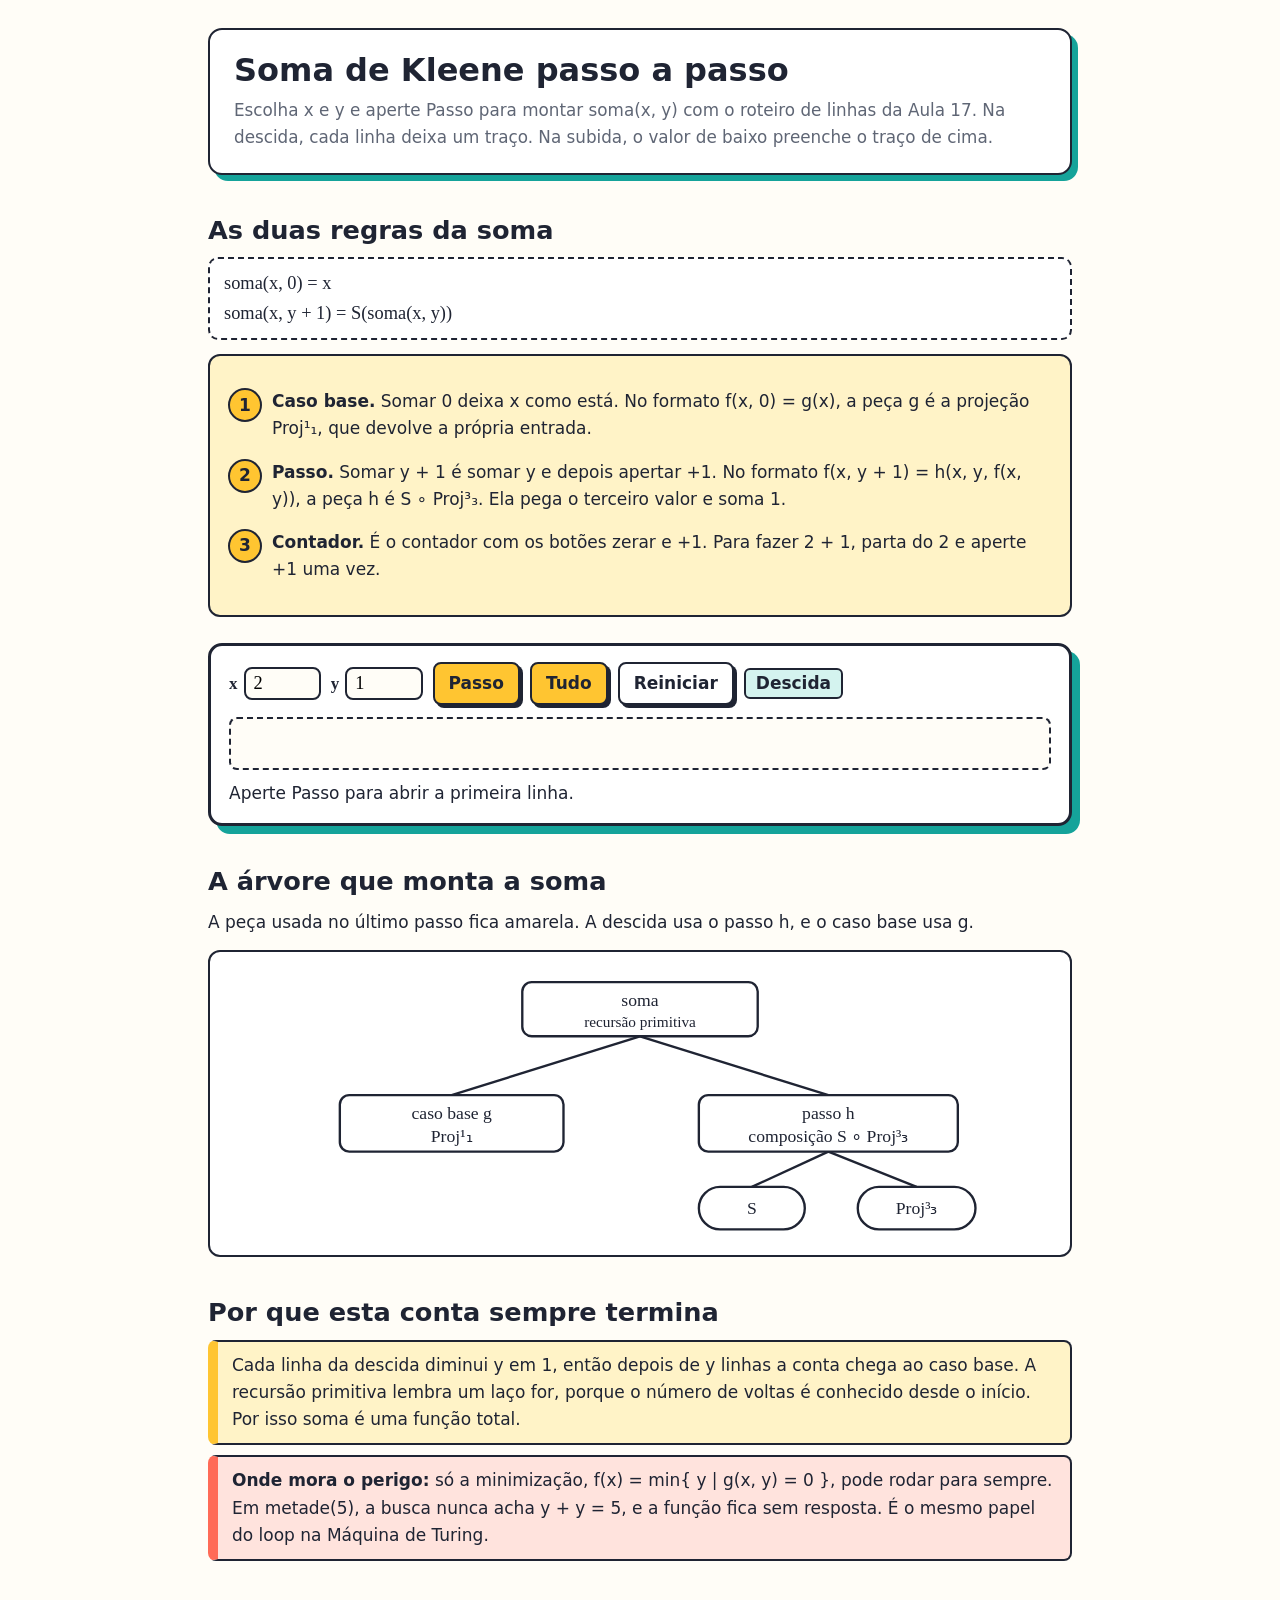
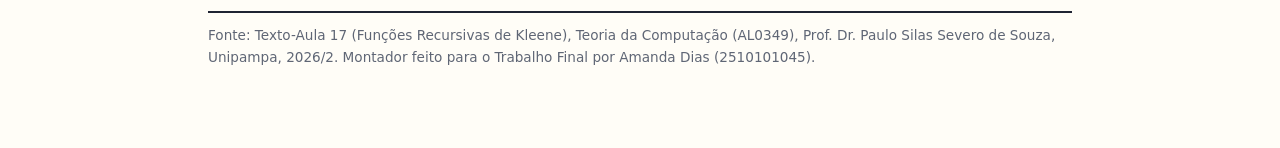
==== kleene.html @ be8bef2d "feat: add interactive sum materials" ====
<!doctype html>
<!-- Montador da soma por recursão primitiva (funções recursivas de Kleene). Mostra o roteiro de linhas [01] da Aula 17, com descida e subida, e a árvore que monta soma a partir de Proj e S. Material interativo do Trabalho Final de Teoria da Computação (AL0349). -->
<html lang="pt-BR">
  <head>
    <meta charset="utf-8" />
    <meta name="viewport" content="width=device-width, initial-scale=1" />
    <title>Soma de Kleene passo a passo | Teoria da Computação</title>
    <style>
      :root {
        --ink: #1f2433;
        --muted: #5f6675;
        --paper: #fffdf7;
        --line: #1f2433;
        --coral: #ff6b57;
        --coral-bg: #ffe3dd;
        --sun: #ffc531;
        --sun-bg: #fff3c7;
        --teal: #15a39a;
        --teal-bg: #d4f3ef;
        --sky: #2f80ed;
        --sky-bg: #dbe9ff;
        --leaf: #2e9e4f;
        --leaf-bg: #dcf5e3;
      }
      * {
        box-sizing: border-box;
      }
      [hidden] {
        display: none !important;
      }
      body {
        margin: 0;
        font:
          17px/1.6 system-ui,
          -apple-system,
          "Segoe UI",
          Roboto,
          sans-serif;
        color: var(--ink);
        background: var(--paper);
      }
      .wrap {
        max-width: 900px;
        margin: 0 auto;
        padding: 28px 18px 80px;
      }
      header {
        border: 2px solid var(--line);
        border-radius: 14px;
        padding: 22px 24px;
        background: #fff;
        box-shadow: 6px 6px 0 var(--teal);
      }
      h1 {
        font-size: 2rem;
        line-height: 1.15;
        margin: 0 0 8px;
      }
      .lead {
        margin: 0;
        color: var(--muted);
        font-size: 1.05rem;
      }
      h2 {
        font-size: 1.6rem;
        margin: 40px 0 12px;
        line-height: 1.2;
      }
      p {
        margin: 0 0 12px;
      }
      .card {
        border: 2px solid var(--line);
        border-radius: 12px;
        padding: 16px 18px;
        background: #fff;
        margin: 14px 0;
        overflow-x: auto;
      }
      .card.sun {
        background: var(--sun-bg);
      }
      .formula {
        font-family: Georgia, "Times New Roman", serif;
        font-size: 1.15rem;
        background: #fff;
        border: 2px dashed var(--line);
        border-radius: 10px;
        padding: 10px 14px;
        margin: 10px 0;
        overflow-x: auto;
      }
      .why {
        border: 2px solid var(--line);
        border-left: 10px solid var(--sun);
        background: var(--sun-bg);
        border-radius: 8px;
        padding: 10px 14px;
        margin: 10px 0;
      }
      .ans {
        border: 2px solid var(--line);
        border-left: 10px solid var(--leaf);
        background: var(--leaf-bg);
        border-radius: 8px;
        padding: 10px 14px;
        margin: 12px 0 6px;
        font-weight: 700;
        font-size: 1.05rem;
      }
      .check {
        border: 2px solid var(--line);
        border-left: 10px solid var(--coral);
        background: var(--coral-bg);
        border-radius: 8px;
        padding: 10px 14px;
        margin: 8px 0;
      }
      .steps {
        counter-reset: s;
        padding: 0;
        margin: 10px 0;
        list-style: none;
      }
      .steps li {
        counter-increment: s;
        position: relative;
        padding: 6px 0 6px 44px;
        margin: 4px 0;
      }
      .steps li::before {
        content: counter(s);
        position: absolute;
        left: 0;
        top: 6px;
        width: 30px;
        height: 30px;
        border: 2px solid var(--line);
        border-radius: 50%;
        background: var(--sun);
        font-weight: 800;
        display: flex;
        align-items: center;
        justify-content: center;
      }
      footer {
        margin-top: 50px;
        font-size: 0.85rem;
        color: var(--muted);
        border-top: 2px solid var(--line);
        padding-top: 12px;
      }
      /* montador */
      .sim {
        border: 3px solid var(--line);
        border-radius: 14px;
        background: #fff;
        box-shadow: 8px 8px 0 var(--teal);
        padding: 16px 18px;
        margin: 26px 0;
      }
      .row {
        display: flex;
        flex-wrap: wrap;
        gap: 10px;
        align-items: center;
        margin: 0 0 12px;
      }
      label b {
        margin-right: 6px;
        font-family: Georgia, serif;
      }
      input[type="number"] {
        font:
          1.15rem Georgia,
          serif;
        border: 2px solid var(--line);
        border-radius: 8px;
        padding: 4px 8px;
        width: 4.2em;
        background: var(--paper);
      }
      button {
        font: inherit;
        font-weight: 800;
        border: 2px solid var(--line);
        border-radius: 8px;
        padding: 6px 14px;
        background: #fff;
        box-shadow: 3px 3px 0 var(--line);
        cursor: pointer;
        color: var(--ink);
      }
      button:active {
        transform: translate(2px, 2px);
        box-shadow: 1px 1px 0 var(--line);
      }
      button.main {
        background: var(--sun);
      }
      button:disabled {
        opacity: 0.45;
        cursor: default;
      }
      .phase {
        font-weight: 800;
        border: 2px solid var(--line);
        border-radius: 6px;
        padding: 0 10px;
        background: var(--teal-bg);
      }
      .routine {
        font-family: Georgia, serif;
        font-size: 1.1rem;
        background: var(--paper);
        border: 2px dashed var(--line);
        border-radius: 8px;
        padding: 10px 14px;
        overflow-x: auto;
        min-height: 3em;
      }
      .ln {
        white-space: nowrap;
        padding: 2px 6px;
        border-radius: 6px;
      }
      .ln .n {
        color: var(--muted);
        margin-right: 8px;
      }
      .ln.now {
        background: var(--sun-bg);
        outline: 2px solid var(--sun);
      }
      .blank {
        color: var(--coral);
        font-weight: 700;
      }
      .fill {
        color: var(--sky);
        font-weight: 700;
      }
      .status {
        margin: 10px 0 0;
      }
      svg {
        width: 100%;
        height: auto;
        display: block;
      }
      svg text {
        font-family: Georgia, serif;
        font-size: 15px;
        fill: var(--ink);
        text-anchor: middle;
      }
      svg rect {
        fill: #fff;
        stroke: var(--line);
        stroke-width: 2;
      }
      svg .on rect {
        fill: var(--sun);
      }
      svg path {
        fill: none;
        stroke: var(--line);
        stroke-width: 2;
      }
      @media (max-width: 600px) {
        h1 {
          font-size: 1.6rem;
        }
        .routine {
          font-size: 1rem;
        }
      }
    </style>
  </head>
  <body>
    <div class="wrap">
      <header>
        <h1>Soma de Kleene passo a passo</h1>
        <p class="lead">
          Escolha x e y e aperte Passo para montar soma(x, y) com o roteiro de
          linhas da Aula 17. Na descida, cada linha deixa um traço. Na subida, o
          valor de baixo preenche o traço de cima.
        </p>
      </header>

      <h2>As duas regras da soma</h2>
      <div class="formula">
        soma(x, 0) = x<br />soma(x, y + 1) = S(soma(x, y))
      </div>
      <div class="card sun">
        <ol class="steps">
          <li>
            <b>Caso base.</b> Somar 0 deixa x como está. No formato f(x, 0) =
            g(x), a peça g é a projeção Proj¹₁, que devolve a própria entrada.
          </li>
          <li>
            <b>Passo.</b> Somar y + 1 é somar y e depois apertar +1. No formato
            f(x, y + 1) = h(x, y, f(x, y)), a peça h é S ∘ Proj³₃. Ela pega o
            terceiro valor e soma 1.
          </li>
          <li>
            <b>Contador.</b> É o contador com os botões zerar e +1. Para fazer 2
            + 1, parta do 2 e aperte +1 uma vez.
          </li>
        </ol>
      </div>

      <section class="sim" aria-label="Montador">
        <div class="row">
          <label
            ><b>x</b><input id="x" type="number" min="0" max="20" value="2"
          /></label>
          <label
            ><b>y</b><input id="y" type="number" min="0" max="12" value="1"
          /></label>
          <button id="bStep" class="main">Passo</button>
          <button id="bAll" class="main">Tudo</button>
          <button id="bReset">Reiniciar</button>
          <span class="phase" id="phase">Descida</span>
        </div>
        <div class="routine" id="routine" aria-live="polite"></div>
        <p class="status" id="status"></p>
        <div id="out" aria-live="polite"></div>
      </section>

      <h2>A árvore que monta a soma</h2>
      <p>
        A peça usada no último passo fica amarela. A descida usa o passo h, e o
        caso base usa g.
      </p>
      <div class="card">
        <svg
          viewBox="0 0 700 230"
          role="img"
          aria-label="Árvore: soma é recursão primitiva com caso base g igual a Proj¹₁ e passo h igual a S composta com Proj³₃"
        >
          <path d="M350 58 L190 108" />
          <path d="M350 58 L510 108" />
          <path d="M510 156 L445 186" />
          <path d="M510 156 L585 186" />
          <g id="nRoot">
            <rect x="250" y="12" width="200" height="46" rx="8" />
            <text x="350" y="32">soma</text>
            <text x="350" y="50" style="font-size: 13px">
              recursão primitiva
            </text>
          </g>
          <g id="nG">
            <rect x="95" y="108" width="190" height="48" rx="8" />
            <text x="190" y="128">caso base g</text>
            <text x="190" y="148">Proj¹₁</text>
          </g>
          <g id="nH">
            <rect x="400" y="108" width="220" height="48" rx="8" />
            <text x="510" y="128">passo h</text>
            <text x="510" y="148">composição S ∘ Proj³₃</text>
          </g>
          <g id="nS">
            <rect x="400" y="186" width="90" height="36" rx="18" />
            <text x="445" y="209">S</text>
          </g>
          <g id="nP">
            <rect x="535" y="186" width="100" height="36" rx="18" />
            <text x="585" y="209">Proj³₃</text>
          </g>
        </svg>
      </div>

      <h2>Por que esta conta sempre termina</h2>
      <div class="why">
        Cada linha da descida diminui y em 1, então depois de y linhas a conta
        chega ao caso base. A recursão primitiva lembra um laço for, porque o
        número de voltas é conhecido desde o início. Por isso soma é uma função
        total.
      </div>
      <div class="check">
        <b>Onde mora o perigo:</b> só a minimização, f(x) = min{ y | g(x, y) = 0
        }, pode rodar para sempre. Em metade(5), a busca nunca acha y + y = 5, e
        a função fica sem resposta. É o mesmo papel do loop na Máquina de
        Turing.
      </div>

      <footer>
        Fonte: Texto-Aula 17 (Funções Recursivas de Kleene), Teoria da
        Computação (AL0349), Prof. Dr. Paulo Silas Severo de Souza, Unipampa,
        2026/2. Montador feito para o Trabalho Final por Amanda Dias
        (2510101045).
      </footer>
    </div>

    <script>
      // Estado: k conta quantos passos já foram mostrados.
      // Passos 1 a y + 1 abrem as linhas da descida. Passos y + 2 a 2y + 1 fazem a subida.
      const $ = (id) => document.getElementById(id);
      const S = { x: 2, y: 1, k: 0 };
      const pad = (n) => "[" + String(n).padStart(2, "0") + "]";

      function clamp(v, max) {
        const n = Math.floor(Number(v));
        return Number.isFinite(n) ? Math.min(Math.max(n, 0), max) : 0;
      }

      function total() {
        return 2 * S.y + 1;
      }

      // Texto da linha i (1 = topo). A linha i calcula soma(x, y - i + 1).
      function lineHtml(i) {
        const yy = S.y - i + 1;
        const head = `<span class="n">${pad(i)}</span>soma(${S.x}, ${yy})`;
        if (yy === 0) return head + ` = <span class="fill">${S.x}</span>`;
        const open = ` = S(soma(${S.x}, ${yy - 1}))`;
        const filledAt = S.y + 1 + (S.y + 1 - i);
        if (S.k < filledAt)
          return head + open + ` = S(<span class="blank">___</span>)`;
        const below = S.x + yy - 1;
        return (
          head +
          open +
          ` = S(<span class="fill">${below}</span>) = <span class="fill">${below + 1}</span>`
        );
      }

      function nowLine() {
        if (S.k === 0) return 0;
        if (S.k <= S.y + 1) return S.k;
        return S.y + 1 - (S.k - S.y - 1);
      }

      function status() {
        if (S.k === 0) return "Aperte Passo para abrir a primeira linha.";
        const i = nowLine();
        const yy = S.y - i + 1;
        if (S.k <= S.y)
          return `Descida: soma(${S.x}, ${yy}) depende de soma(${S.x}, ${yy - 1}), que ainda não se sabe. Fica um traço.`;
        if (S.k === S.y + 1)
          return `Caso base: soma(${S.x}, 0) = ${S.x}. O valor sai direto, sem traço.`;
        return `Subida: o traço recebe ${S.x + yy - 1}, e S aperta +1. O contador mostra ${S.x + yy}.`;
      }

      function mark() {
        const i = nowLine();
        const yy = S.y - i + 1;
        const useG = S.k > 0 && yy === 0;
        const useH = S.k > 0 && yy > 0;
        $("nRoot").classList.toggle("on", S.k > 0);
        $("nG").classList.toggle("on", useG);
        ["nH", "nS", "nP"].forEach((id) => $(id).classList.toggle("on", useH));
      }

      function render() {
        const shown = Math.min(S.k, S.y + 1);
        const now = nowLine();
        let html = "";
        for (let i = 1; i <= shown; i++) {
          const indent = (i - 1) * 1.6;
          html += `<div class="ln${i === now ? " now" : ""}" style="margin-left:${indent}em">${lineHtml(i)}</div>`;
        }
        $("routine").innerHTML = html;
        $("status").textContent = status();
        $("phase").textContent =
          S.k <= S.y ? "Descida" : S.k === S.y + 1 ? "Caso base" : "Subida";
        const done = S.k === total();
        $("out").innerHTML = done
          ? `<div class="ans">soma(${S.x}, ${S.y}) = ${S.x + S.y}, com ${S.y} ${S.y === 1 ? "aperto" : "apertos"} de +1 a partir de ${S.x}.</div>`
          : "";
        $("bStep").disabled = done;
        $("bAll").disabled = done;
        mark();
      }

      function reset() {
        S.x = clamp($("x").value, 20);
        S.y = clamp($("y").value, 12);
        $("x").value = S.x;
        $("y").value = S.y;
        S.k = 0;
        render();
      }

      $("bStep").onclick = () => {
        S.k = Math.min(S.k + 1, total());
        render();
      };
      $("bAll").onclick = () => {
        S.k = total();
        render();
      };
      $("bReset").onclick = reset;
      $("x").onchange = reset;
      $("y").onchange = reset;
      reset();
    </script>
  </body>
</html>
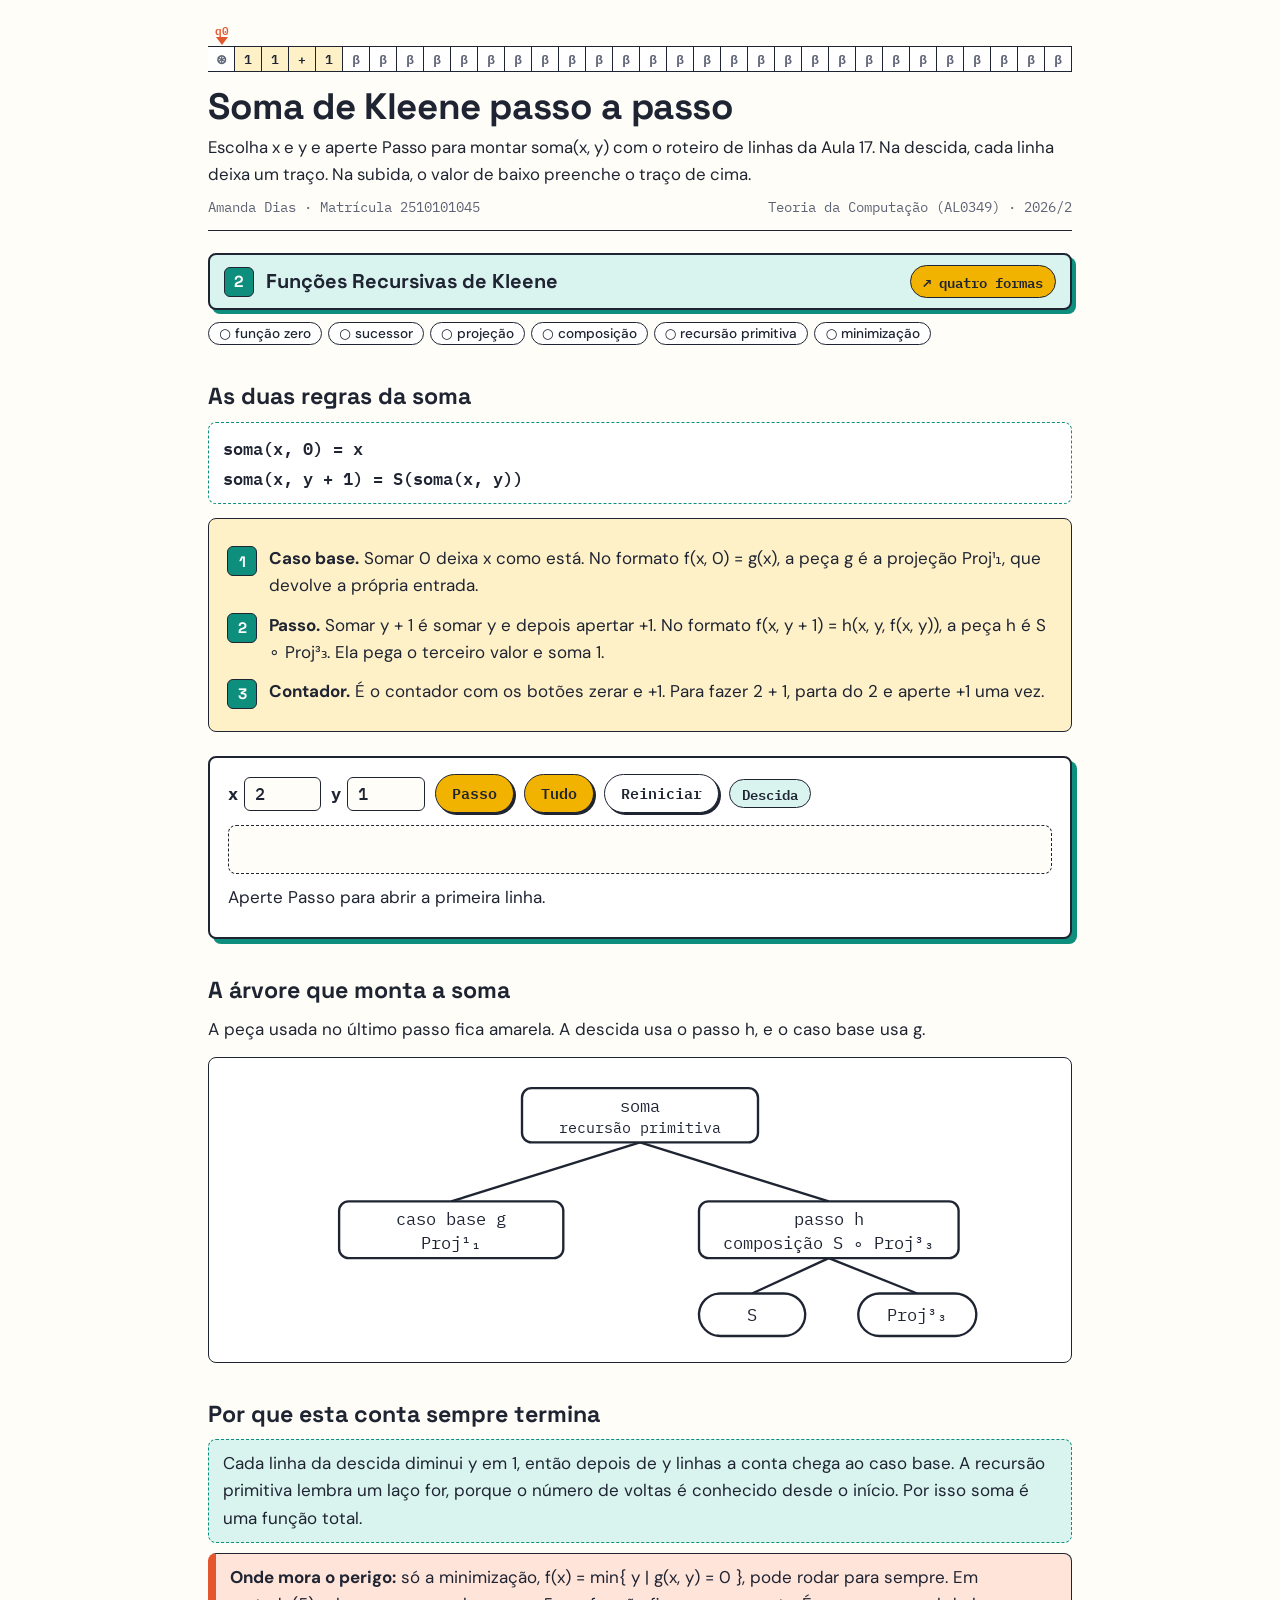
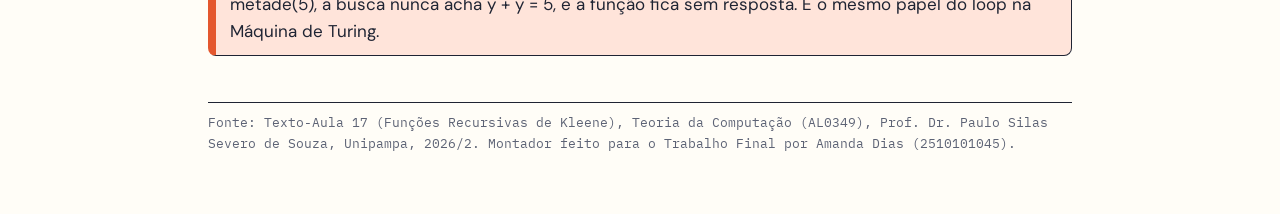
==== commit 624b3626: "style: match report design and add animations" ====
--- a/kleene.html
+++ b/kleene.html
@@ -5,288 +5,49 @@
     <meta charset="utf-8" />
     <meta name="viewport" content="width=device-width, initial-scale=1" />
     <title>Soma de Kleene passo a passo | Teoria da Computação</title>
-    <style>
-      :root {
-        --ink: #1f2433;
-        --muted: #5f6675;
-        --paper: #fffdf7;
-        --line: #1f2433;
-        --coral: #ff6b57;
-        --coral-bg: #ffe3dd;
-        --sun: #ffc531;
-        --sun-bg: #fff3c7;
-        --teal: #15a39a;
-        --teal-bg: #d4f3ef;
-        --sky: #2f80ed;
-        --sky-bg: #dbe9ff;
-        --leaf: #2e9e4f;
-        --leaf-bg: #dcf5e3;
-      }
-      * {
-        box-sizing: border-box;
-      }
-      [hidden] {
-        display: none !important;
-      }
-      body {
-        margin: 0;
-        font:
-          17px/1.6 system-ui,
-          -apple-system,
-          "Segoe UI",
-          Roboto,
-          sans-serif;
-        color: var(--ink);
-        background: var(--paper);
-      }
-      .wrap {
-        max-width: 900px;
-        margin: 0 auto;
-        padding: 28px 18px 80px;
-      }
-      header {
-        border: 2px solid var(--line);
-        border-radius: 14px;
-        padding: 22px 24px;
-        background: #fff;
-        box-shadow: 6px 6px 0 var(--teal);
-      }
-      h1 {
-        font-size: 2rem;
-        line-height: 1.15;
-        margin: 0 0 8px;
-      }
-      .lead {
-        margin: 0;
-        color: var(--muted);
-        font-size: 1.05rem;
-      }
-      h2 {
-        font-size: 1.6rem;
-        margin: 40px 0 12px;
-        line-height: 1.2;
-      }
-      p {
-        margin: 0 0 12px;
-      }
-      .card {
-        border: 2px solid var(--line);
-        border-radius: 12px;
-        padding: 16px 18px;
-        background: #fff;
-        margin: 14px 0;
-        overflow-x: auto;
-      }
-      .card.sun {
-        background: var(--sun-bg);
-      }
-      .formula {
-        font-family: Georgia, "Times New Roman", serif;
-        font-size: 1.15rem;
-        background: #fff;
-        border: 2px dashed var(--line);
-        border-radius: 10px;
-        padding: 10px 14px;
-        margin: 10px 0;
-        overflow-x: auto;
-      }
-      .why {
-        border: 2px solid var(--line);
-        border-left: 10px solid var(--sun);
-        background: var(--sun-bg);
-        border-radius: 8px;
-        padding: 10px 14px;
-        margin: 10px 0;
-      }
-      .ans {
-        border: 2px solid var(--line);
-        border-left: 10px solid var(--leaf);
-        background: var(--leaf-bg);
-        border-radius: 8px;
-        padding: 10px 14px;
-        margin: 12px 0 6px;
-        font-weight: 700;
-        font-size: 1.05rem;
-      }
-      .check {
-        border: 2px solid var(--line);
-        border-left: 10px solid var(--coral);
-        background: var(--coral-bg);
-        border-radius: 8px;
-        padding: 10px 14px;
-        margin: 8px 0;
-      }
-      .steps {
-        counter-reset: s;
-        padding: 0;
-        margin: 10px 0;
-        list-style: none;
-      }
-      .steps li {
-        counter-increment: s;
-        position: relative;
-        padding: 6px 0 6px 44px;
-        margin: 4px 0;
-      }
-      .steps li::before {
-        content: counter(s);
-        position: absolute;
-        left: 0;
-        top: 6px;
-        width: 30px;
-        height: 30px;
-        border: 2px solid var(--line);
-        border-radius: 50%;
-        background: var(--sun);
-        font-weight: 800;
-        display: flex;
-        align-items: center;
-        justify-content: center;
-      }
-      footer {
-        margin-top: 50px;
-        font-size: 0.85rem;
-        color: var(--muted);
-        border-top: 2px solid var(--line);
-        padding-top: 12px;
-      }
-      /* montador */
-      .sim {
-        border: 3px solid var(--line);
-        border-radius: 14px;
-        background: #fff;
-        box-shadow: 8px 8px 0 var(--teal);
-        padding: 16px 18px;
-        margin: 26px 0;
-      }
-      .row {
-        display: flex;
-        flex-wrap: wrap;
-        gap: 10px;
-        align-items: center;
-        margin: 0 0 12px;
-      }
-      label b {
-        margin-right: 6px;
-        font-family: Georgia, serif;
-      }
-      input[type="number"] {
-        font:
-          1.15rem Georgia,
-          serif;
-        border: 2px solid var(--line);
-        border-radius: 8px;
-        padding: 4px 8px;
-        width: 4.2em;
-        background: var(--paper);
-      }
-      button {
-        font: inherit;
-        font-weight: 800;
-        border: 2px solid var(--line);
-        border-radius: 8px;
-        padding: 6px 14px;
-        background: #fff;
-        box-shadow: 3px 3px 0 var(--line);
-        cursor: pointer;
-        color: var(--ink);
-      }
-      button:active {
-        transform: translate(2px, 2px);
-        box-shadow: 1px 1px 0 var(--line);
-      }
-      button.main {
-        background: var(--sun);
-      }
-      button:disabled {
-        opacity: 0.45;
-        cursor: default;
-      }
-      .phase {
-        font-weight: 800;
-        border: 2px solid var(--line);
-        border-radius: 6px;
-        padding: 0 10px;
-        background: var(--teal-bg);
-      }
-      .routine {
-        font-family: Georgia, serif;
-        font-size: 1.1rem;
-        background: var(--paper);
-        border: 2px dashed var(--line);
-        border-radius: 8px;
-        padding: 10px 14px;
-        overflow-x: auto;
-        min-height: 3em;
-      }
-      .ln {
-        white-space: nowrap;
-        padding: 2px 6px;
-        border-radius: 6px;
-      }
-      .ln .n {
-        color: var(--muted);
-        margin-right: 8px;
-      }
-      .ln.now {
-        background: var(--sun-bg);
-        outline: 2px solid var(--sun);
-      }
-      .blank {
-        color: var(--coral);
-        font-weight: 700;
-      }
-      .fill {
-        color: var(--sky);
-        font-weight: 700;
-      }
-      .status {
-        margin: 10px 0 0;
-      }
-      svg {
-        width: 100%;
-        height: auto;
-        display: block;
-      }
-      svg text {
-        font-family: Georgia, serif;
-        font-size: 15px;
-        fill: var(--ink);
-        text-anchor: middle;
-      }
-      svg rect {
-        fill: #fff;
-        stroke: var(--line);
-        stroke-width: 2;
-      }
-      svg .on rect {
-        fill: var(--sun);
-      }
-      svg path {
-        fill: none;
-        stroke: var(--line);
-        stroke-width: 2;
-      }
-      @media (max-width: 600px) {
-        h1 {
-          font-size: 1.6rem;
-        }
-        .routine {
-          font-size: 1rem;
-        }
-      }
-    </style>
+    <link rel="preconnect" href="https://fonts.googleapis.com" />
+    <link rel="preconnect" href="https://fonts.gstatic.com" crossorigin />
+    <link
+      rel="stylesheet"
+      href="https://fonts.googleapis.com/css2?family=DM+Sans:opsz,wght@9..40,400;9..40,500;9..40,600;9..40,700&family=IBM+Plex+Mono:wght@400;500;600&family=Noto+Sans+Math&family=Space+Grotesk:wght@500;700&display=swap"
+    />
+    <link rel="stylesheet" href="estilo.css" />
   </head>
-  <body>
+  <body class="m-kleene">
     <div class="wrap">
-      <header>
+      <header class="top">
+        <div class="strip" aria-hidden="true">
+          <span class="head">q0</span><i>⊛</i><i class="f">1</i
+          ><i class="f">1</i><i class="f">+</i><i class="f">1</i><i>β</i><i>β</i
+          ><i>β</i><i>β</i><i>β</i><i>β</i><i>β</i><i>β</i><i>β</i><i>β</i
+          ><i>β</i><i>β</i><i>β</i><i>β</i><i>β</i><i>β</i><i>β</i><i>β</i
+          ><i>β</i><i>β</i><i>β</i><i>β</i><i>β</i><i>β</i><i>β</i><i>β</i
+          ><i>β</i><i>β</i>
+        </div>
         <h1>Soma de Kleene passo a passo</h1>
         <p class="lead">
           Escolha x e y e aperte Passo para montar soma(x, y) com o roteiro de
           linhas da Aula 17. Na descida, cada linha deixa um traço. Na subida, o
           valor de baixo preenche o traço de cima.
         </p>
+        <p class="meta">
+          <span>Amanda Dias · Matrícula 2510101045</span
+          ><span>Teoria da Computação (AL0349) · 2026/2</span>
+        </p>
       </header>
+      <div class="sec">
+        <span class="badge">2</span>
+        <h2>Funções Recursivas de Kleene</h2>
+        <a class="pill" href="./">↗ quatro formas</a>
+      </div>
+      <ul class="chips" aria-label="Conceitos">
+        <li>função zero</li>
+        <li>sucessor</li>
+        <li>projeção</li>
+        <li>composição</li>
+        <li>recursão primitiva</li>
+        <li>minimização</li>
+      </ul>
 
       <h2>As duas regras da soma</h2>
       <div class="formula">
--- a/estilo.css
+++ b/estilo.css
@@ -0,0 +1,844 @@
+/* Estilo comum das páginas interativas do Trabalho Final de Teoria da Computação. Segue o visual do relatório em PDF: papel creme, tinta escura, Space Grotesk nos títulos, DM Sans no texto, IBM Plex Mono nos rótulos e uma cor por modelo (MT azul, Kleene verde-água, lambda roxo, programas coral). */
+
+:root {
+  --ink: #1f2433;
+  --muted: #5d6375;
+  --paper: #fffdf7;
+  --line: #1f2433;
+  --rule: rgba(31, 36, 51, 0.14);
+  --blue: #2f6fdb;
+  --blue-bg: #e2edff;
+  --teal: #0e8f7e;
+  --teal-bg: #d9f3ee;
+  --grape: #7048c8;
+  --grape-bg: #ebe3ff;
+  --coral: #e4572e;
+  --coral-bg: #ffe4da;
+  --sun: #f2b200;
+  --sun-bg: #fff1c7;
+  /* nomes antigos usados pelas páginas */
+  --sky: var(--blue);
+  --sky-bg: var(--blue-bg);
+  --acc: var(--sun);
+  --acc-bg: var(--sun-bg);
+  --head: "Space Grotesk", "DM Sans", system-ui, sans-serif;
+  --body:
+    "DM Sans", system-ui, -apple-system, "Segoe UI", sans-serif,
+    "Noto Sans Math";
+  --mono:
+    "IBM Plex Mono", ui-monospace, "Cascadia Mono", monospace, "Noto Sans Math";
+}
+body.m-mt {
+  --acc: var(--blue);
+  --acc-bg: var(--blue-bg);
+}
+body.m-kleene {
+  --acc: var(--teal);
+  --acc-bg: var(--teal-bg);
+}
+body.m-lambda {
+  --acc: var(--grape);
+  --acc-bg: var(--grape-bg);
+}
+body.m-prog {
+  --acc: var(--coral);
+  --acc-bg: var(--coral-bg);
+}
+
+* {
+  box-sizing: border-box;
+}
+[hidden] {
+  display: none !important;
+}
+body {
+  margin: 0;
+  font: 17px/1.6 var(--body);
+  color: var(--ink);
+  background: var(--paper);
+}
+.wrap {
+  max-width: 900px;
+  margin: 0 auto;
+  padding: 24px 18px 60px;
+}
+a {
+  color: inherit;
+}
+h1,
+h2,
+h3 {
+  font-family: var(--head);
+  font-weight: 700;
+  line-height: 1.15;
+}
+h1 {
+  font-size: 2.3rem;
+  margin: 14px 0 6px;
+  letter-spacing: -0.01em;
+}
+h2 {
+  font-size: 1.45rem;
+  margin: 38px 0 12px;
+}
+h3 {
+  font-size: 1.1rem;
+  margin: 14px 0 8px;
+}
+p {
+  margin: 0 0 12px;
+}
+.lead {
+  margin: 0;
+  color: var(--ink);
+  font-size: 1.05rem;
+}
+.m {
+  font-family: var(--mono);
+}
+
+/* cabeçalho com a fita da MT, como no topo do relatório */
+header.top {
+  padding-bottom: 14px;
+  border-bottom: 1.5px solid var(--line);
+}
+.strip {
+  position: relative;
+  display: flex;
+  padding-top: 22px;
+  overflow: hidden;
+}
+.strip i {
+  flex: 0 0 28px;
+  height: 26px;
+  border: 1px solid var(--line);
+  margin-left: -1px;
+  display: flex;
+  align-items: center;
+  justify-content: center;
+  font: normal 600 0.8rem var(--mono);
+  color: var(--muted);
+  background: #fff;
+}
+.strip i.f {
+  background: var(--sun-bg);
+  color: var(--ink);
+}
+.strip i:first-child {
+  margin-left: 0;
+}
+.strip .head {
+  position: absolute;
+  top: 0;
+  left: 0;
+  width: 28px;
+  text-align: center;
+  font: 600 0.7rem/1 var(--mono);
+  color: var(--coral);
+  animation: walk 5s steps(5, end) 0.6s infinite;
+}
+.strip .head::after {
+  content: "";
+  display: block;
+  margin: 2px auto 0;
+  width: 0;
+  height: 0;
+  border-left: 6px solid transparent;
+  border-right: 6px solid transparent;
+  border-top: 8px solid var(--coral);
+}
+@keyframes walk {
+  0% {
+    transform: translateX(0);
+  }
+  80%,
+  100% {
+    transform: translateX(135px);
+  }
+}
+.meta {
+  display: flex;
+  flex-wrap: wrap;
+  justify-content: space-between;
+  gap: 4px 16px;
+  margin: 10px 0 0;
+  font: 0.85rem var(--mono);
+  color: var(--muted);
+}
+
+/* cabeçalho de seção, como as faixas numeradas do PDF */
+.sec {
+  display: flex;
+  flex-wrap: wrap;
+  align-items: center;
+  gap: 10px 12px;
+  margin: 22px 0 12px;
+  padding: 10px 14px;
+  border: 2px solid var(--line);
+  border-radius: 8px;
+  background: var(--acc-bg);
+  box-shadow: 4px 4px 0 var(--acc);
+}
+.sec .badge {
+  flex: none;
+  width: 30px;
+  height: 30px;
+  border-radius: 6px;
+  background: var(--acc);
+  color: #fff;
+  border: 1.5px solid var(--line);
+  display: flex;
+  align-items: center;
+  justify-content: center;
+  font: 700 1rem var(--head);
+}
+.sec h2 {
+  margin: 0;
+  font-size: 1.25rem;
+  flex: 1 1 auto;
+}
+.pill {
+  display: inline-block;
+  font: 600 0.85rem var(--mono);
+  padding: 4px 12px;
+  border: 1.5px solid var(--line);
+  border-radius: 99px;
+  background: var(--sun);
+  color: var(--ink);
+  text-decoration: none;
+  transition: transform 0.15s;
+}
+.pill:hover {
+  transform: translate(-1px, -1px);
+}
+.chips {
+  display: flex;
+  flex-wrap: wrap;
+  gap: 6px;
+  margin: 0 0 18px;
+  padding: 0;
+  list-style: none;
+}
+.chips li {
+  font: 500 0.85rem var(--body);
+  padding: 2px 10px;
+  border: 1px solid var(--line);
+  border-radius: 99px;
+  background: #fff;
+}
+.chips li::before {
+  content: "○ ";
+}
+
+/* caixas */
+.card,
+.sim {
+  border: 1.5px solid var(--line);
+  border-radius: 8px;
+  padding: 16px 18px;
+  background: #fff;
+  margin: 14px 0;
+  overflow-x: auto;
+}
+.card.sun {
+  background: var(--sun-bg);
+}
+.sim {
+  border-width: 2px;
+  box-shadow: 5px 5px 0 var(--acc);
+  margin: 24px 0;
+}
+.why,
+.ans,
+.check,
+.say {
+  border: 1.5px solid var(--line);
+  border-radius: 8px;
+  padding: 10px 14px;
+  margin: 10px 0;
+  background: #fff;
+}
+.why {
+  border-style: dashed;
+  border-color: var(--acc);
+  background: var(--acc-bg);
+}
+.ans {
+  background: var(--sun-bg);
+  box-shadow: 3px 3px 0 var(--sun);
+  font-weight: 700;
+  font-size: 1.05rem;
+  animation: pop 0.45s ease-out;
+}
+.check {
+  border-left: 8px solid var(--coral);
+  background: var(--coral-bg);
+}
+.say {
+  border-style: dashed;
+}
+.steps {
+  counter-reset: s;
+  padding: 0;
+  margin: 6px 0;
+  list-style: none;
+}
+.steps li {
+  counter-increment: s;
+  position: relative;
+  padding: 4px 0 4px 42px;
+  margin: 4px 0;
+}
+.steps li::before {
+  content: counter(s);
+  position: absolute;
+  left: 0;
+  top: 5px;
+  width: 28px;
+  height: 28px;
+  border: 1.5px solid var(--line);
+  border-radius: 6px;
+  background: var(--acc);
+  color: #fff;
+  font: 700 0.95rem var(--head);
+  display: flex;
+  align-items: center;
+  justify-content: center;
+}
+table {
+  border-collapse: collapse;
+  width: 100%;
+  background: #fff;
+  font-size: 0.95rem;
+}
+th,
+td {
+  border: 1px solid var(--line);
+  padding: 6px 10px;
+  text-align: left;
+  vertical-align: top;
+}
+th {
+  background: var(--sun-bg);
+  font: 600 0.8rem var(--mono);
+  text-transform: uppercase;
+  letter-spacing: 0.02em;
+}
+td.c {
+  text-align: center;
+  font-family: var(--mono);
+}
+tr.hit td {
+  background: var(--sun);
+  font-weight: 700;
+  animation: flash 0.5s ease-out;
+}
+footer {
+  margin-top: 46px;
+  padding-top: 10px;
+  border-top: 1.5px solid var(--line);
+  font: 0.8rem/1.6 var(--mono);
+  color: var(--muted);
+}
+
+.formula {
+  font: 600 1.05rem/1.8 var(--mono);
+  background: #fff;
+  border: 1.2px dashed var(--acc);
+  border-radius: 8px;
+  padding: 10px 14px;
+  margin: 10px 0;
+  overflow-x: auto;
+}
+
+/* controles */
+.row {
+  display: flex;
+  flex-wrap: wrap;
+  gap: 10px;
+  align-items: center;
+  margin: 0 0 12px;
+}
+label b {
+  margin-right: 6px;
+  font-family: var(--mono);
+}
+input[type="text"],
+input[type="number"] {
+  font: 500 1.05rem var(--mono);
+  border: 1.5px solid var(--line);
+  border-radius: 6px;
+  padding: 5px 10px;
+  background: var(--paper);
+  color: var(--ink);
+}
+input[type="number"] {
+  width: 4.6em;
+}
+.m-mt input[type="text"] {
+  width: 9em;
+}
+.m-lambda input[type="text"] {
+  flex: 1 1 260px;
+  min-width: 0;
+}
+button {
+  font: 600 0.95rem var(--mono);
+  border: 1.5px solid var(--line);
+  border-radius: 99px;
+  padding: 6px 16px;
+  background: #fff;
+  box-shadow: 2px 2px 0 var(--line);
+  cursor: pointer;
+  color: var(--ink);
+  transition:
+    transform 0.1s,
+    box-shadow 0.1s;
+}
+button:hover:not(:disabled) {
+  transform: translate(-1px, -1px);
+  box-shadow: 3px 3px 0 var(--line);
+}
+button:active:not(:disabled) {
+  transform: translate(2px, 2px);
+  box-shadow: 0 0 0 var(--line);
+}
+button.main {
+  background: var(--sun);
+}
+button.ex {
+  font-weight: 500;
+  padding: 2px 12px;
+  box-shadow: none;
+  background: var(--acc-bg);
+}
+button:disabled {
+  opacity: 0.4;
+  cursor: default;
+}
+.mode {
+  display: inline-flex;
+  flex-wrap: wrap;
+  border: 1.5px solid var(--line);
+  border-radius: 99px;
+  overflow: hidden;
+}
+.mode button {
+  border: 0;
+  border-radius: 0;
+  box-shadow: none;
+  transform: none !important;
+}
+.mode button + button {
+  border-left: 1.5px solid var(--line);
+}
+.mode button[aria-pressed="true"] {
+  background: var(--acc);
+  color: #fff;
+}
+.status {
+  margin: 10px 0;
+  min-height: 1.6em;
+}
+.hint {
+  color: var(--muted);
+  font-size: 0.9rem;
+  margin: 0 0 12px;
+}
+.phase {
+  font: 600 0.85rem var(--mono);
+  border: 1.5px solid var(--line);
+  border-radius: 99px;
+  padding: 2px 12px;
+  background: var(--acc-bg);
+}
+
+/* fita da MT */
+.tape {
+  display: flex;
+  overflow-x: auto;
+  padding: 36px 2px 8px;
+  margin: 6px 0 4px;
+}
+.cell {
+  position: relative;
+  flex: 0 0 44px;
+  height: 44px;
+  border: 1.5px solid var(--line);
+  margin-left: -1.5px;
+  display: flex;
+  align-items: center;
+  justify-content: center;
+  font: 600 1.15rem var(--mono);
+  background: #fff;
+}
+.cell:first-child {
+  margin-left: 0;
+}
+.cell.blank {
+  color: var(--muted);
+  font-weight: 400;
+}
+.cell.cur {
+  background: var(--sun);
+  animation: pop 0.3s ease-out;
+}
+.cell.cur::before {
+  content: attr(data-q);
+  position: absolute;
+  top: -32px;
+  left: 50%;
+  transform: translateX(-50%);
+  font: 600 0.8rem var(--mono);
+  color: #fff;
+  background: var(--coral);
+  border: 1.5px solid var(--line);
+  border-radius: 99px;
+  padding: 0 8px;
+  white-space: nowrap;
+  animation: drop 0.3s ease-out;
+}
+
+/* diagramas */
+svg {
+  width: 100%;
+  height: auto;
+  display: block;
+}
+svg text {
+  font-family: var(--mono);
+  font-size: 14px;
+  fill: var(--ink);
+}
+svg path {
+  fill: none;
+  stroke: var(--line);
+  stroke-width: 2;
+}
+svg .st circle {
+  fill: #fff;
+  stroke: var(--line);
+  stroke-width: 2.5;
+  transition: fill 0.25s;
+}
+svg .st.on circle:first-child {
+  fill: var(--sun);
+}
+svg .st.on {
+  animation: pulse 0.4s ease-out;
+  transform-box: fill-box;
+  transform-origin: center;
+}
+svg .st text {
+  font-weight: 700;
+  text-anchor: middle;
+  dominant-baseline: central;
+}
+svg .loopr path {
+  stroke: var(--coral);
+}
+svg .loopr text {
+  fill: var(--coral);
+  font-weight: 700;
+}
+.m-kleene svg text {
+  text-anchor: middle;
+}
+.m-kleene svg rect {
+  fill: #fff;
+  stroke: var(--line);
+  stroke-width: 2;
+  transition: fill 0.25s;
+}
+.m-kleene svg .on rect {
+  fill: var(--sun);
+}
+.m-kleene svg .on {
+  animation: pulse 0.4s ease-out;
+  transform-box: fill-box;
+  transform-origin: center;
+}
+
+/* roteiro de linhas (Kleene, lambda e recursivo) */
+.routine,
+.prog {
+  font: 500 1.02rem/1.7 var(--mono);
+  background: var(--paper);
+  border: 1.2px dashed var(--line);
+  border-radius: 8px;
+  padding: 10px 14px;
+  overflow-x: auto;
+  min-height: 3em;
+}
+.ln {
+  white-space: nowrap;
+  padding: 1px 6px;
+  border-radius: 6px;
+}
+.ln .n {
+  color: var(--muted);
+  margin-right: 8px;
+}
+.ln.now {
+  background: var(--sun-bg);
+  outline: 1.5px solid var(--sun);
+  animation: slideIn 0.35s ease-out;
+}
+.routine .blank {
+  color: var(--coral);
+  font-weight: 700;
+}
+.routine .fill {
+  color: var(--blue);
+  font-weight: 700;
+}
+.ln.now .fill {
+  display: inline-block;
+  animation: pop 0.4s ease-out;
+}
+.m-lambda .ln {
+  display: flex;
+  gap: 10px;
+}
+.m-lambda .ln .n {
+  min-width: 1.6em;
+  margin-right: 0;
+}
+.ln .note {
+  color: var(--muted);
+  font: 0.82rem var(--body);
+  padding-top: 0.25em;
+  margin-left: auto;
+  padding-left: 18px;
+}
+mark {
+  background: none;
+  color: inherit;
+  border: 2px solid var(--coral);
+  border-radius: 5px;
+  padding: 0 2px;
+  animation: blink 1.4s ease-in-out infinite;
+}
+
+/* programas */
+.pl {
+  display: flex;
+  white-space: pre;
+  padding: 0 6px;
+  border-radius: 6px;
+  transition: background 0.2s;
+}
+.pl .lab {
+  width: 5.6em;
+  flex: none;
+  font-weight: 700;
+}
+.pl .num {
+  width: 1.8em;
+  flex: none;
+  color: var(--muted);
+}
+.pl.now {
+  background: var(--acc-bg);
+  outline: 1.5px solid var(--acc);
+  animation: flash 0.4s ease-out;
+}
+.mesa {
+  overflow: auto;
+  max-height: 420px;
+}
+.mesa td {
+  font-family: var(--mono);
+  white-space: nowrap;
+  text-align: center;
+}
+.mesa th {
+  text-align: center;
+  text-transform: none;
+}
+.mesa tr.now td {
+  background: var(--sun-bg);
+}
+.mesa tr.now {
+  animation: slideIn 0.3s ease-out;
+}
+.new {
+  display: inline-block;
+  background: var(--blue-bg);
+  outline: 1.5px solid var(--blue);
+  border-radius: 4px;
+  padding: 0 4px;
+}
+.mesa tr.now .new {
+  animation: pop 0.4s ease-out;
+}
+.jump {
+  font-weight: 700;
+  color: var(--coral);
+}
+.stack {
+  display: flex;
+  flex-direction: column;
+  gap: 6px;
+  max-width: 320px;
+}
+.frame {
+  font-family: var(--mono);
+  border: 1.5px solid var(--line);
+  border-radius: 6px;
+  padding: 4px 10px;
+  background: #fff;
+}
+.frame.top {
+  background: var(--acc-bg);
+  box-shadow: 3px 3px 0 var(--acc);
+  animation: push 0.35s ease-out;
+}
+.two {
+  display: flex;
+  flex-wrap: wrap;
+  gap: 16px;
+  align-items: flex-start;
+}
+.two > div {
+  flex: 1 1 300px;
+  min-width: 0;
+}
+.two > div:empty {
+  display: none;
+}
+
+/* página inicial */
+a.page {
+  display: flex;
+  gap: 14px;
+  align-items: center;
+  border: 2px solid var(--line);
+  border-radius: 8px;
+  padding: 14px 16px;
+  margin: 14px 0;
+  background: var(--c-bg);
+  color: var(--ink);
+  text-decoration: none;
+  box-shadow: 4px 4px 0 var(--c);
+  transition:
+    transform 0.15s,
+    box-shadow 0.15s;
+}
+a.page:hover {
+  transform: translate(-2px, -2px);
+  box-shadow: 6px 6px 0 var(--c);
+}
+a.page .badge {
+  flex: none;
+  width: 36px;
+  height: 36px;
+  border-radius: 6px;
+  background: var(--c);
+  color: #fff;
+  border: 1.5px solid var(--line);
+  display: flex;
+  align-items: center;
+  justify-content: center;
+  font: 700 1.1rem var(--head);
+}
+a.page b {
+  font: 700 1.15rem var(--head);
+}
+a.page span.d {
+  display: block;
+  color: var(--muted);
+}
+
+/* animações */
+.wrap > * {
+  animation: rise 0.5s ease-out both;
+}
+.wrap > :nth-child(2) {
+  animation-delay: 0.06s;
+}
+.wrap > :nth-child(3) {
+  animation-delay: 0.12s;
+}
+.wrap > :nth-child(4) {
+  animation-delay: 0.18s;
+}
+.wrap > :nth-child(n + 5) {
+  animation-delay: 0.24s;
+}
+@keyframes rise {
+  from {
+    opacity: 0;
+    transform: translateY(12px);
+  }
+}
+@keyframes pop {
+  0% {
+    transform: scale(0.85);
+  }
+  60% {
+    transform: scale(1.08);
+  }
+  100% {
+    transform: scale(1);
+  }
+}
+@keyframes drop {
+  from {
+    transform: translate(-50%, -8px);
+    opacity: 0;
+  }
+}
+@keyframes slideIn {
+  from {
+    opacity: 0;
+    transform: translateX(-10px);
+  }
+}
+@keyframes push {
+  from {
+    opacity: 0;
+    transform: translateY(-10px);
+  }
+}
+@keyframes flash {
+  from {
+    background: var(--sun);
+  }
+}
+@keyframes pulse {
+  50% {
+    transform: scale(1.12);
+  }
+}
+@keyframes blink {
+  50% {
+    border-color: rgba(228, 87, 46, 0.3);
+  }
+}
+@media (prefers-reduced-motion: reduce) {
+  *,
+  *::before,
+  *::after {
+    animation: none !important;
+    transition: none !important;
+  }
+}
+
+@media (max-width: 600px) {
+  h1 {
+    font-size: 1.75rem;
+  }
+  .routine,
+  .prog {
+    font-size: 0.92rem;
+  }
+  .cell {
+    flex-basis: 38px;
+    height: 38px;
+  }
+  .mode button {
+    padding: 6px 10px;
+    font-size: 0.85rem;
+  }
+}
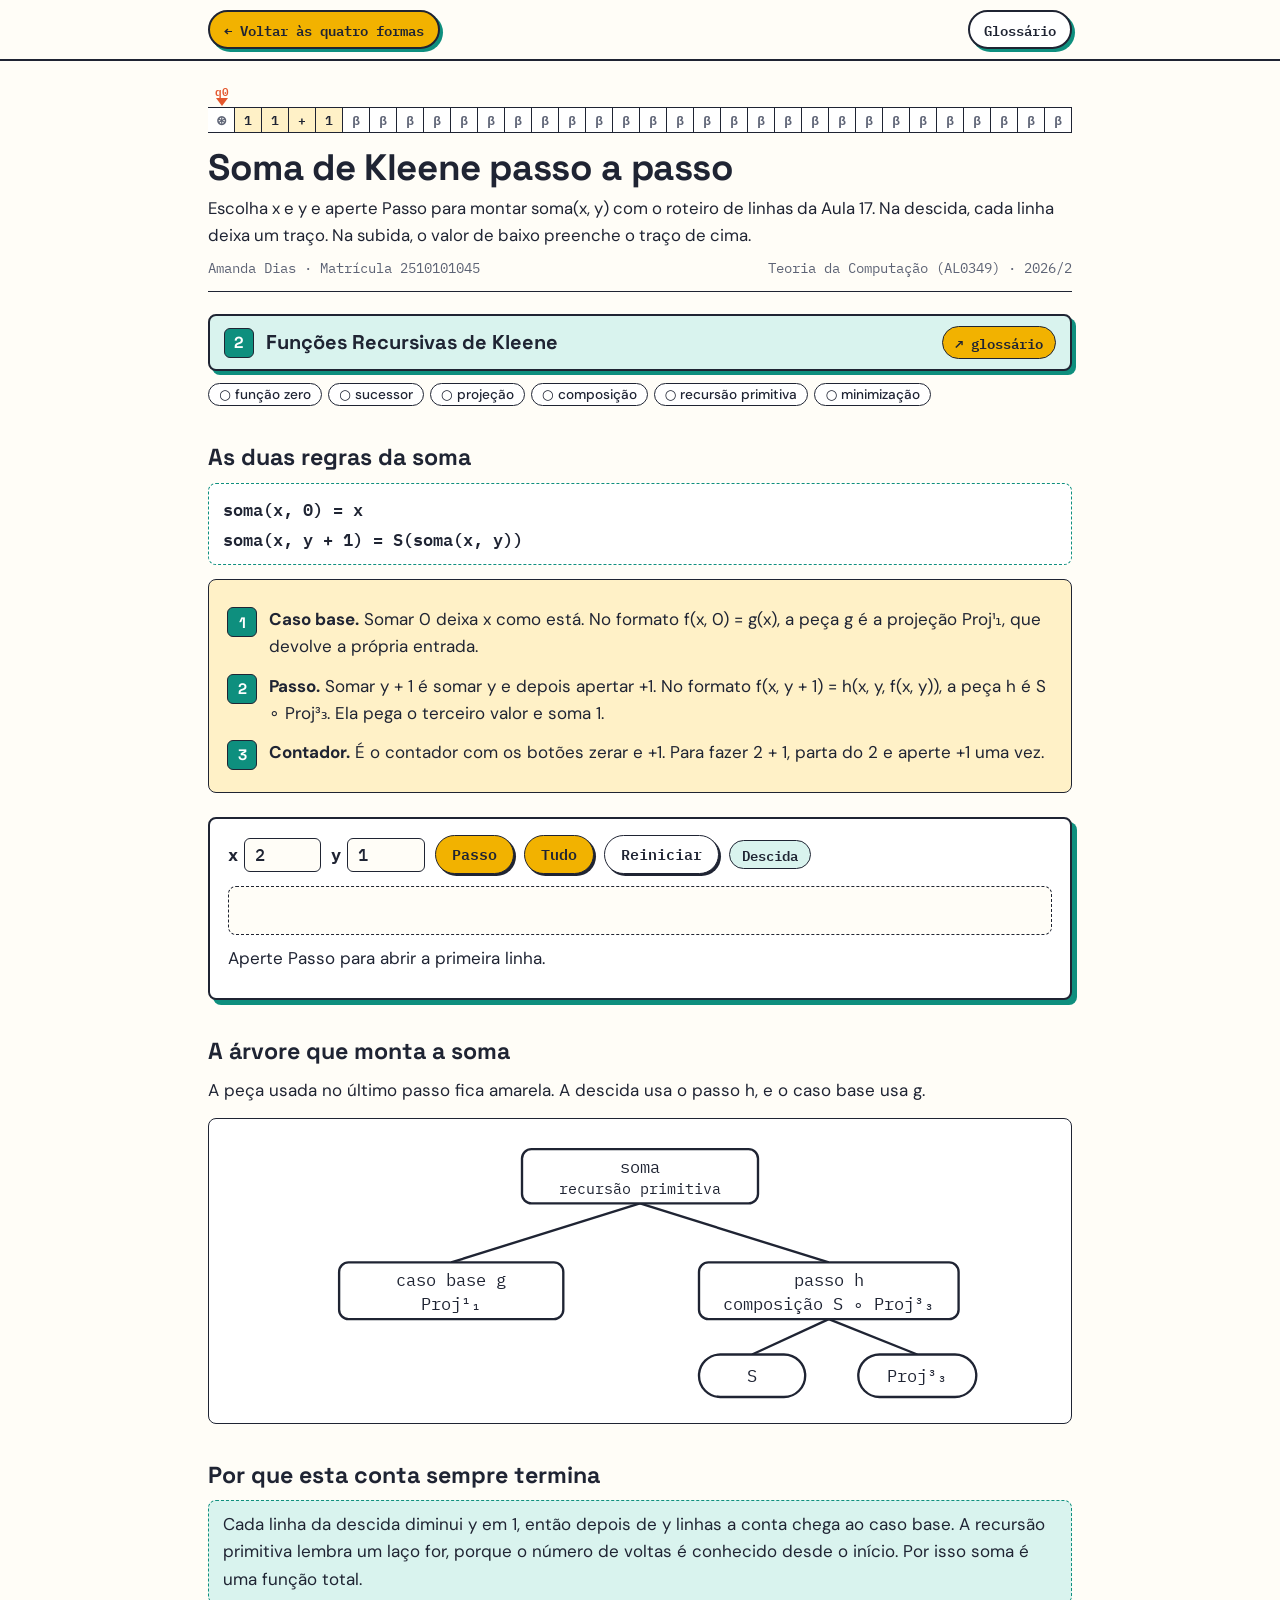
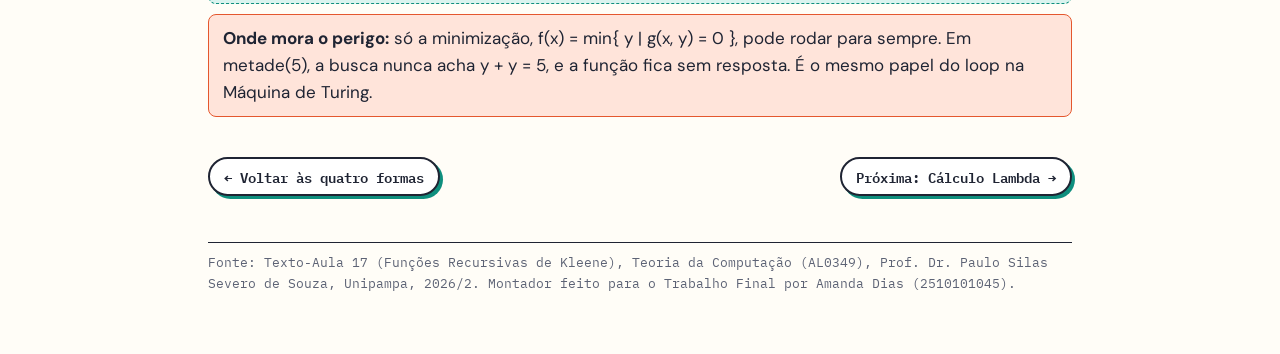
==== commit 07b76151: "feat: add glossary, quiz and animated MT" ====
--- a/kleene.html
+++ b/kleene.html
@@ -14,6 +14,10 @@
     <link rel="stylesheet" href="estilo.css" />
   </head>
   <body class="m-kleene">
+    <nav class="back" aria-label="Navegação">
+      <a href="./">← Voltar<span class="long"> às quatro formas</span></a>
+      <a href="glossario.html">Glossário</a>
+    </nav>
     <div class="wrap">
       <header class="top">
         <div class="strip" aria-hidden="true">
@@ -38,15 +42,15 @@
       <div class="sec">
         <span class="badge">2</span>
         <h2>Funções Recursivas de Kleene</h2>
-        <a class="pill" href="./">↗ quatro formas</a>
+        <a class="pill" href="glossario.html#kleene">↗ glossário</a>
       </div>
       <ul class="chips" aria-label="Conceitos">
-        <li>função zero</li>
-        <li>sucessor</li>
-        <li>projeção</li>
-        <li>composição</li>
-        <li>recursão primitiva</li>
-        <li>minimização</li>
+        <li><a href="glossario.html#funcao-zero">função zero</a></li>
+        <li><a href="glossario.html#sucessor">sucessor</a></li>
+        <li><a href="glossario.html#projecao">projeção</a></li>
+        <li><a href="glossario.html#composicao">composição</a></li>
+        <li><a href="glossario.html#recursao-primitiva">recursão primitiva</a></li>
+        <li><a href="glossario.html#minimizacao">minimização</a></li>
       </ul>
 
       <h2>As duas regras da soma</h2>
@@ -146,6 +150,10 @@
         Turing.
       </div>
 
+      <nav class="next" aria-label="Fim da página">
+        <a href="./">← Voltar<span class="long"> às quatro formas</span></a>
+        <a href="lambda.html">Próxima: Cálculo Lambda →</a>
+      </nav>
       <footer>
         Fonte: Texto-Aula 17 (Funções Recursivas de Kleene), Teoria da
         Computação (AL0349), Prof. Dr. Paulo Silas Severo de Souza, Unipampa,
--- a/estilo.css
+++ b/estilo.css
@@ -44,6 +44,10 @@
   --acc: var(--coral);
   --acc-bg: var(--coral-bg);
 }
+body.m-glos {
+  --acc: var(--sun);
+  --acc-bg: var(--sun-bg);
+}
 
 * {
   box-sizing: border-box;
@@ -166,6 +170,105 @@
   color: var(--muted);
 }
 
+/* navegação: barra fixa no topo e links no fim da página */
+nav.back {
+  position: sticky;
+  top: 0;
+  z-index: 5;
+  display: flex;
+  flex-wrap: wrap;
+  justify-content: space-between;
+  gap: 8px;
+  padding: 10px max(18px, calc((100% - 864px) / 2));
+  background: var(--paper);
+  border-bottom: 2px solid var(--line);
+}
+nav.back a,
+nav.next a {
+  font: 600 0.88rem var(--mono);
+  padding: 6px 14px;
+  border: 2px solid var(--line);
+  border-radius: 99px;
+  background: #fff;
+  color: var(--ink);
+  text-decoration: none;
+  box-shadow: 3px 3px 0 var(--acc);
+  transition:
+    transform 0.15s,
+    box-shadow 0.15s;
+}
+nav.back a:first-child {
+  background: var(--sun);
+}
+nav.back a:hover,
+nav.next a:hover {
+  transform: translate(-1px, -1px);
+  box-shadow: 4px 4px 0 var(--acc);
+}
+nav.next {
+  display: flex;
+  flex-wrap: wrap;
+  justify-content: space-between;
+  gap: 10px;
+  margin-top: 40px;
+}
+
+/* glossário */
+.find {
+  display: flex;
+  align-items: center;
+  gap: 10px;
+  margin: 22px 0 6px;
+}
+.find input {
+  flex: 1 1 auto;
+  min-width: 0;
+  font: 1rem var(--body);
+  padding: 8px 14px;
+  border: 2px solid var(--line);
+  border-radius: 99px;
+  background: #fff;
+}
+.glos {
+  margin: 0 0 10px;
+  display: grid;
+  gap: 8px;
+}
+.glos > div {
+  border: 1.5px solid var(--line);
+  border-radius: 8px;
+  background: #fff;
+  padding: 8px 14px;
+  scroll-margin-top: 70px;
+}
+.glos > div:target {
+  background: var(--acc-bg);
+  box-shadow: 3px 3px 0 var(--acc);
+  animation: pop 0.45s ease-out;
+}
+.glos dt {
+  font: 700 1rem var(--head);
+}
+.glos dd {
+  margin: 2px 0 0;
+}
+.glos code,
+.chips a {
+  font-family: var(--mono);
+}
+.glos code {
+  font-size: 0.9em;
+  white-space: nowrap;
+}
+.chips a {
+  font-family: inherit;
+  color: inherit;
+  text-decoration: none;
+}
+.chips li:has(a):hover {
+  background: var(--acc-bg);
+}
+
 /* cabeçalho de seção, como as faixas numeradas do PDF */
 .sec {
   display: flex;
@@ -271,7 +374,7 @@
   animation: pop 0.45s ease-out;
 }
 .check {
-  border-left: 8px solid var(--coral);
+  border-color: var(--coral);
   background: var(--coral-bg);
 }
 .say {
@@ -454,11 +557,35 @@
 }
 
 /* fita da MT */
+.tri {
+  display: flex;
+  gap: 6px;
+  margin: 12px 0 0;
+}
+.tri span {
+  font: 600 0.75rem/1 var(--mono);
+  padding: 5px 10px;
+  border: 1.5px solid var(--rule);
+  border-radius: 99px;
+  color: var(--muted);
+  transition:
+    background 0.2s,
+    color 0.2s,
+    border-color 0.2s;
+}
+.tri span.on {
+  background: var(--sun);
+  border-color: var(--line);
+  color: var(--ink);
+}
 .tape {
-  display: flex;
+  position: relative;
   overflow-x: auto;
-  padding: 36px 2px 8px;
-  margin: 6px 0 4px;
+  padding: 40px 2px 8px;
+  margin: 2px 0 4px;
+}
+.cells {
+  display: flex;
 }
 .cell {
   position: relative;
@@ -481,22 +608,39 @@
 }
 .cell.cur {
   background: var(--sun);
-  animation: pop 0.3s ease-out;
-}
-.cell.cur::before {
-  content: attr(data-q);
+}
+.cell.read {
+  box-shadow: inset 0 0 0 3px var(--coral);
+}
+.cell.wrote {
+  animation: flip 0.32s ease-out;
+}
+.thead {
   position: absolute;
-  top: -32px;
-  left: 50%;
+  top: 6px;
+  left: 24px;
   transform: translateX(-50%);
-  font: 600 0.8rem var(--mono);
+  font: 600 0.8rem/1.5 var(--mono);
   color: #fff;
   background: var(--coral);
   border: 1.5px solid var(--line);
   border-radius: 99px;
   padding: 0 8px;
   white-space: nowrap;
-  animation: drop 0.3s ease-out;
+  transition: left 0.3s ease-in-out;
+}
+.thead::after {
+  content: "";
+  position: absolute;
+  left: 50%;
+  bottom: -9px;
+  transform: translateX(-50%);
+  border-left: 6px solid transparent;
+  border-right: 6px solid transparent;
+  border-top: 8px solid var(--coral);
+}
+.thead.snap {
+  transition: none;
 }
 
 /* diagramas */
@@ -540,6 +684,19 @@
 svg .loopr text {
   fill: var(--coral);
   font-weight: 700;
+}
+svg path.use {
+  stroke: var(--coral);
+  stroke-width: 3;
+}
+svg text.use {
+  fill: var(--coral);
+  font-weight: 700;
+}
+svg .tok {
+  fill: var(--coral);
+  stroke: var(--line);
+  stroke-width: 2;
 }
 .m-kleene svg text {
   text-anchor: middle;
@@ -806,6 +963,12 @@
     background: var(--sun);
   }
 }
+@keyframes flip {
+  from {
+    transform: rotateX(90deg);
+    background: var(--coral-bg);
+  }
+}
 @keyframes pulse {
   50% {
     transform: scale(1.12);
@@ -816,6 +979,92 @@
     border-color: rgba(228, 87, 46, 0.3);
   }
 }
+/* questões de marcar */
+nav.back .score {
+  margin-left: auto;
+  font: 600 0.9rem var(--mono);
+  padding: 4px 12px;
+  border: 1.5px solid var(--line);
+  border-radius: 99px;
+  background: #fff;
+}
+.qz {
+  margin: 0 0 16px;
+  padding: 16px 18px;
+  background: #fff;
+  border: 2px solid var(--line);
+  border-radius: 12px;
+  box-shadow: 5px 5px 0 var(--acc);
+}
+.qt {
+  margin: 0 0 12px;
+  font-weight: 600;
+}
+.qn {
+  display: inline-flex;
+  align-items: center;
+  justify-content: center;
+  width: 26px;
+  height: 26px;
+  margin-right: 8px;
+  border: 1.5px solid var(--line);
+  border-radius: 6px;
+  background: var(--acc-bg);
+  font: 700 0.85rem var(--mono);
+}
+.opts {
+  display: grid;
+  gap: 8px;
+}
+button.opt {
+  display: flex;
+  gap: 10px;
+  align-items: baseline;
+  width: 100%;
+  text-align: left;
+  font: 400 1rem var(--body);
+  border-radius: 8px;
+  padding: 8px 12px;
+}
+button.opt .l {
+  font: 600 0.85rem var(--mono);
+}
+button.opt:disabled {
+  opacity: 1;
+  box-shadow: none;
+  color: var(--muted);
+}
+button.opt.right {
+  background: var(--sun-bg);
+  border-color: var(--line);
+  box-shadow: 2px 2px 0 var(--sun);
+  color: var(--ink);
+  font-weight: 600;
+}
+button.opt.wrong {
+  background: var(--coral-bg);
+  border: 2px solid var(--coral);
+  color: var(--ink);
+}
+.fb {
+  margin-top: 12px;
+  padding: 10px 14px;
+  border: 2px solid var(--line);
+  border-radius: 8px;
+  background: var(--sun-bg);
+}
+.fb.no {
+  border-color: var(--coral);
+  background: var(--coral-bg);
+}
+.fb a {
+  color: var(--ink);
+  font-weight: 600;
+}
+#end p {
+  margin: 0 0 12px;
+}
+
 @media (prefers-reduced-motion: reduce) {
   *,
   *::before,
@@ -826,6 +1075,12 @@
 }
 
 @media (max-width: 600px) {
+  nav.back {
+    flex-wrap: nowrap;
+  }
+  nav.back .long {
+    display: none;
+  }
   h1 {
     font-size: 1.75rem;
   }
